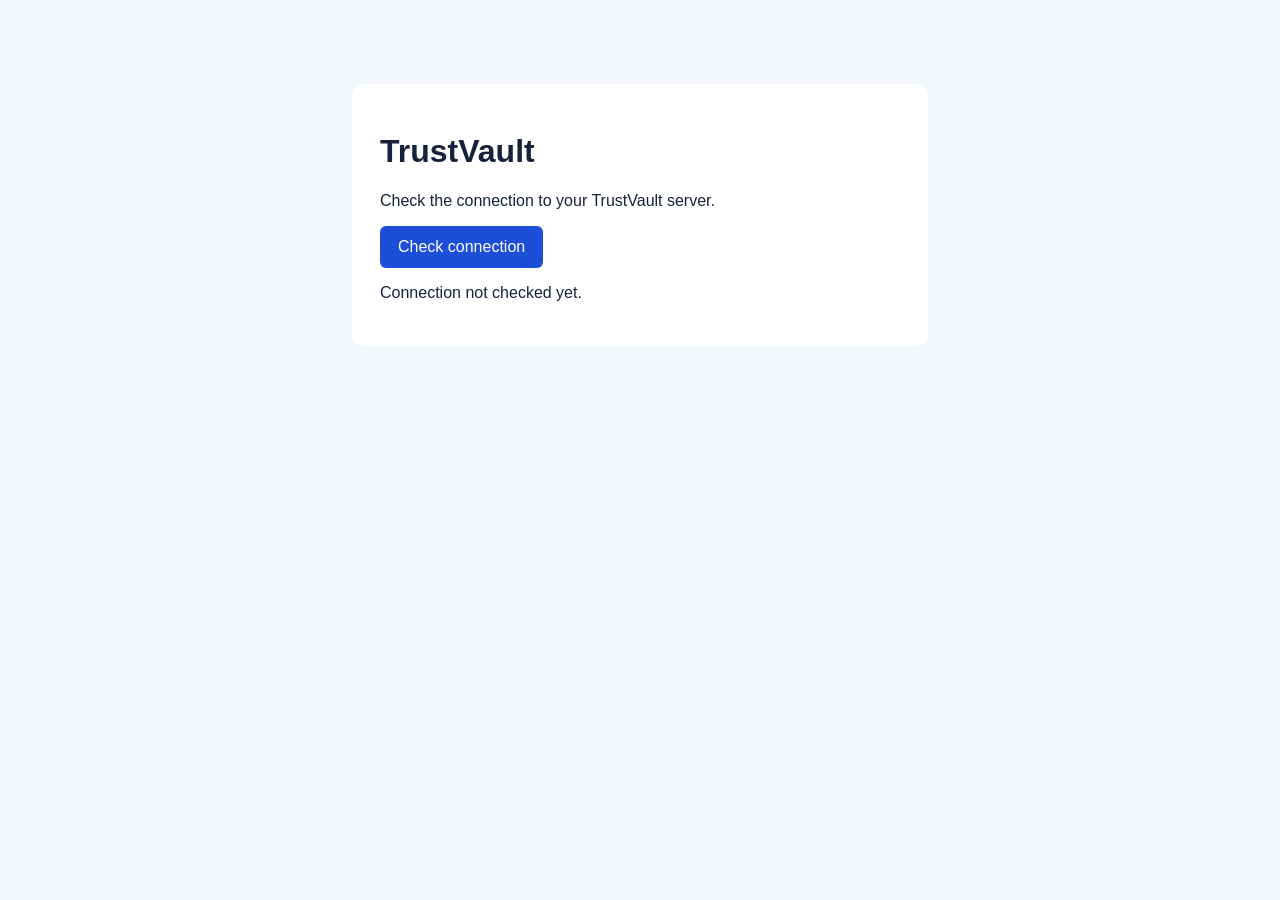
==== src/main/resources/static/index.html @ 75017e66 "Set up TrustVault UI, health endpoint and login" ====
<!DOCTYPE html>
<html lang="en">
<head>
    <meta charset="UTF-8">
    <meta name="viewport" content="width=device-width, initial-scale=1.0">
    <title>TrustVault</title>

    <style>
        body {
            font-family: Arial, sans-serif;
            background: #f3f6fb;
            color: #17233b;
            margin: 0;
            padding: 24px;
        }

        main {
            max-width: 520px;
            margin: 60px auto;
            padding: 28px;
            background: white;
            border-radius: 12px;
        }

        button {
            background: #1d4ed8;
            color: white;
            padding: 12px 18px;
            border: none;
            border-radius: 6px;
            font: inherit;
            cursor: pointer;
        }
    </style>
</head>

<body>
    <main>
        <h1>TrustVault</h1>
        <p>Check the connection to your TrustVault server.</p>

        <button id="checkButton" type="button">
            Check connection
        </button>

        <p id="statusMessage" role="status">
            Connection not checked yet.
        </p>
    </main>

    <script>
        const button = document.getElementById("checkButton");
        const message = document.getElementById("statusMessage");

        button.addEventListener("click", async function () {
            message.textContent = "Checking...";
            button.disabled = true;

            try {
                const response = await fetch("/api/health", {
                    cache: "no-store"
                });

                if (!response.ok) {
                    throw new Error("Request failed");
                }

                message.textContent = await response.text();
            } catch (error) {
                message.textContent =
                    "Connection failed. Check that the server is running.";
            } finally {
                button.disabled = false;
            }
        });
    </script>
</body>
</html>
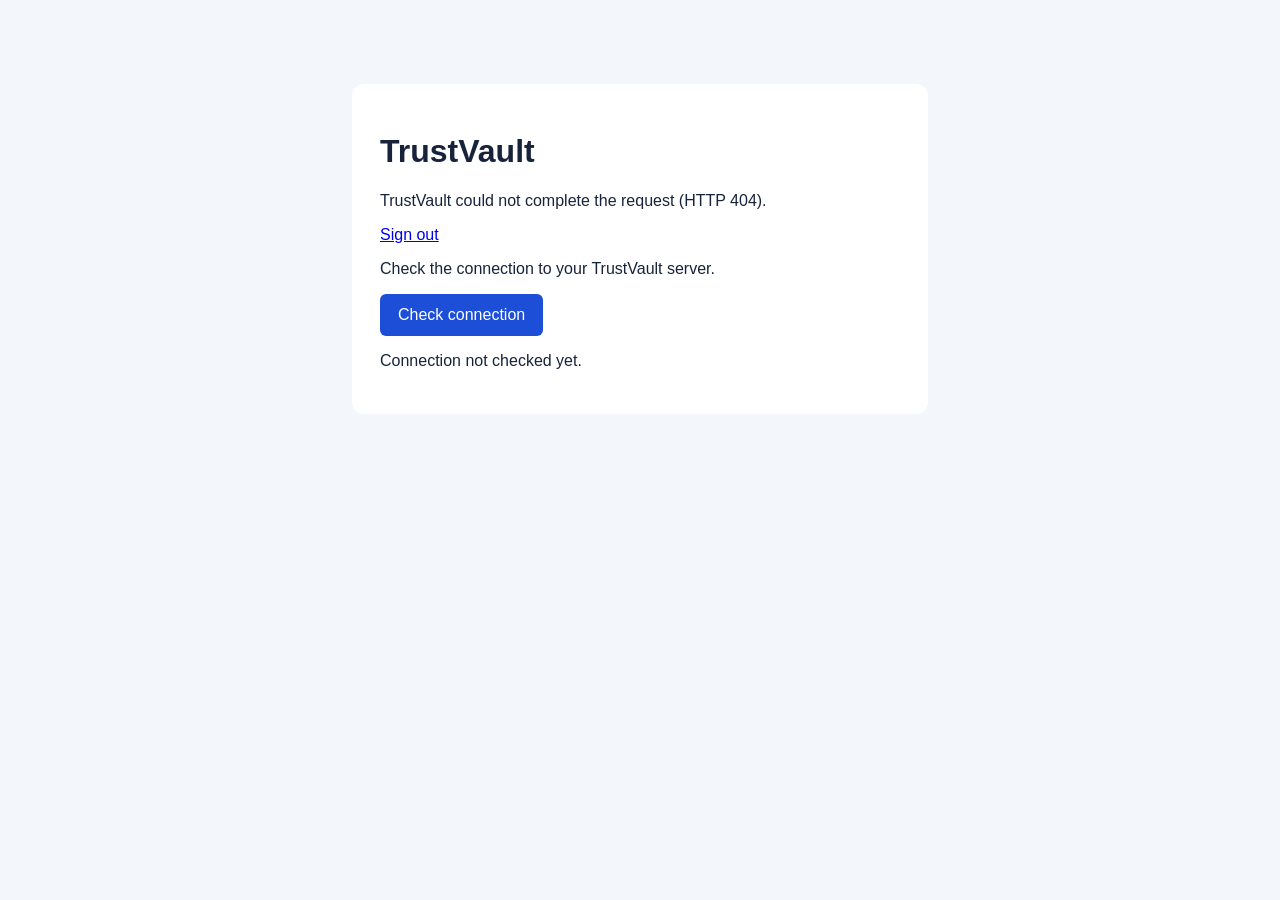
==== commit 858c3134: "Add account display and admin access control" ====
--- a/src/main/resources/static/index.html
+++ b/src/main/resources/static/index.html
@@ -37,6 +37,8 @@
 <body>
     <main>
         <h1>TrustVault</h1>
+        <p id="accountMessage" role="status">Loading account details...</p>
+<p><a href="/logout">Sign out</a></p>
         <p>Check the connection to your TrustVault server.</p>
 
         <button id="checkButton" type="button">
@@ -49,30 +51,92 @@
     </main>
 
     <script>
-        const button = document.getElementById("checkButton");
-        const message = document.getElementById("statusMessage");
+    const accountMessage = document.getElementById("accountMessage");
+    const button = document.getElementById("checkButton");
+    const message = document.getElementById("statusMessage");
 
-        button.addEventListener("click", async function () {
-            message.textContent = "Checking...";
-            button.disabled = true;
+    async function getResponse(url, expectedType) {
+        let response;
 
-            try {
-                const response = await fetch("/api/health", {
-                    cache: "no-store"
-                });
+        try {
+            response = await fetch(url, {
+                headers: { Accept: expectedType },
+                cache: "no-store"
+            });
+        } catch (error) {
+            throw new Error(
+                "Cannot reach TrustVault. Check that the application is running."
+            );
+        }
 
-                if (!response.ok) {
-                    throw new Error("Request failed");
-                }
+        const wentToLogin = response.redirected &&
+            new URL(response.url).pathname === "/login";
 
+        if (response.status === 401 || wentToLogin) {
+            window.location.assign("/login");
+            return null;
+        }
+
+        if (response.status === 403) {
+            throw new Error("You do not have permission for this action.");
+        }
+
+        if (!response.ok) {
+            throw new Error(
+                "TrustVault could not complete the request (HTTP " +
+                response.status + ")."
+            );
+        }
+
+        const contentType = response.headers.get("content-type") || "";
+
+        if (!contentType.includes(expectedType)) {
+            throw new Error("TrustVault returned an unexpected response.");
+        }
+
+        return response;
+    }
+
+    async function loadAccount() {
+        try {
+            const response = await getResponse(
+                "/api/me", "application/json"
+            );
+
+            if (response === null) {
+                return;
+            }
+
+            const account = await response.json();
+
+            accountMessage.textContent =
+                "Signed in as " + account.email +
+                " | Role: " + account.role;
+        } catch (error) {
+            accountMessage.textContent = error.message;
+        }
+    }
+
+    button.addEventListener("click", async function () {
+        message.textContent = "Checking...";
+        button.disabled = true;
+
+        try {
+            const response = await getResponse(
+                "/api/health", "text/plain"
+            );
+
+            if (response !== null) {
                 message.textContent = await response.text();
-            } catch (error) {
-                message.textContent =
-                    "Connection failed. Check that the server is running.";
-            } finally {
-                button.disabled = false;
             }
-        });
-    </script>
+        } catch (error) {
+            message.textContent = error.message;
+        } finally {
+            button.disabled = false;
+        }
+    });
+
+    loadAccount();
+</script>
 </body>
 </html>
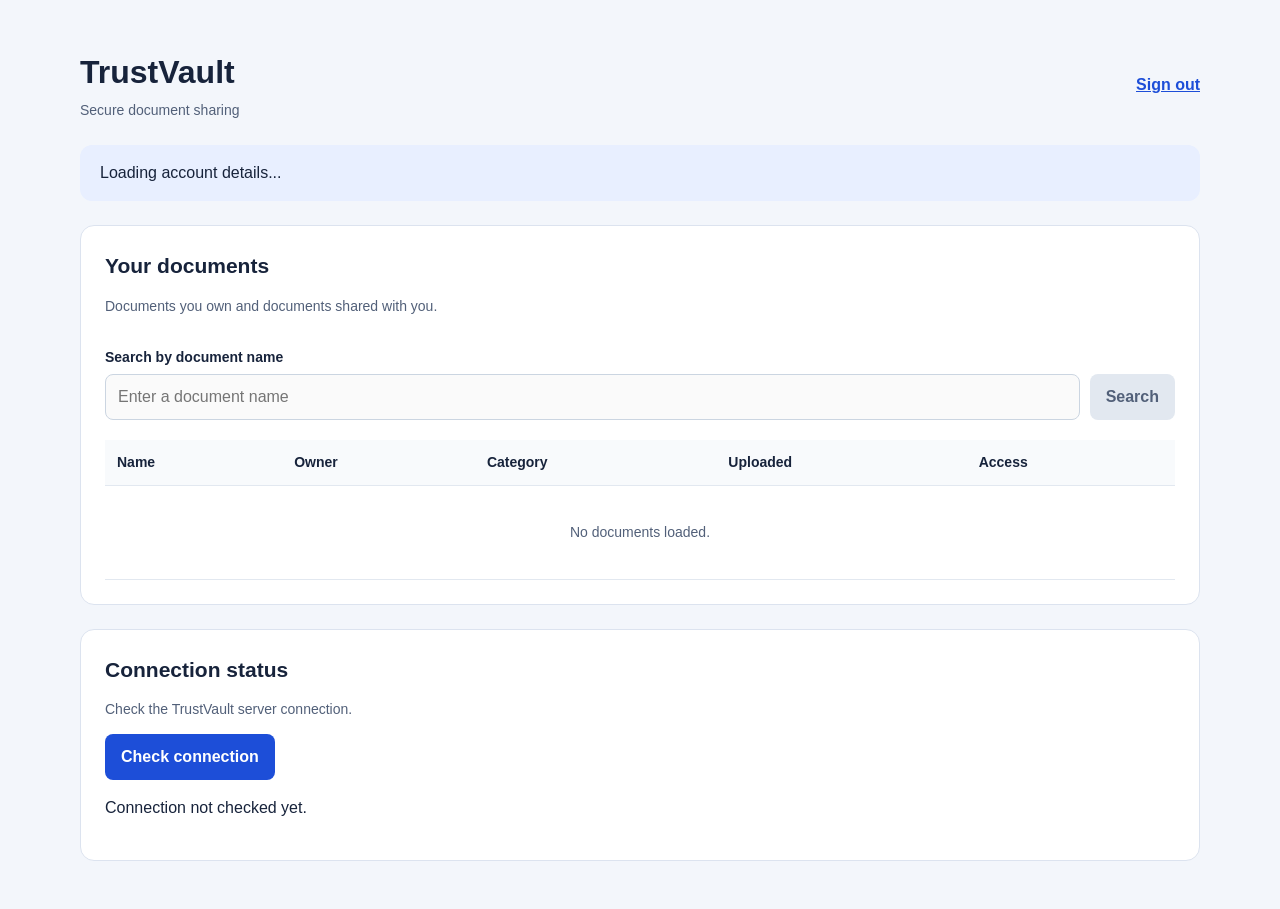
==== commit 09f6d3e8: "Add document upload, access-filtered listing, and audit logging" ====
--- a/src/main/resources/static/index.html
+++ b/src/main/resources/static/index.html
@@ -4,42 +4,290 @@
     <meta charset="UTF-8">
     <meta name="viewport" content="width=device-width, initial-scale=1.0">
     <title>TrustVault</title>
-
-    <style>
+<style>
+    * {
+        box-sizing: border-box;
+    }
+
+    body {
+        margin: 0;
+        padding: 24px;
+        background: #f3f6fb;
+        color: #17233b;
+        font-family: "Segoe UI", Arial, sans-serif;
+        line-height: 1.5;
+    }
+
+    main {
+        max-width: 1120px;
+        margin: 24px auto;
+    }
+
+    .top-bar {
+        display: flex;
+        justify-content: space-between;
+        align-items: center;
+        gap: 20px;
+        margin-bottom: 24px;
+    }
+
+    h1 {
+        margin: 0;
+        font-size: 32px;
+    }
+
+    h2 {
+        margin: 0 0 8px;
+        font-size: 21px;
+    }
+
+    .subtitle, .hint {
+        color: #526079;
+        font-size: 14px;
+    }
+
+    .subtitle {
+        margin: 4px 0 0;
+    }
+
+    .sign-out {
+        color: #1d4ed8;
+        font-weight: 600;
+        white-space: nowrap;
+    }
+
+    .account-panel {
+        padding: 16px 20px;
+        margin-bottom: 24px;
+        background: #e8efff;
+        border-radius: 12px;
+        overflow-wrap: anywhere;
+    }
+
+    .account-panel p {
+        margin: 0;
+    }
+
+    .dashboard-grid {
+        display: grid;
+        grid-template-columns: minmax(0, 1fr) minmax(0, 2fr);
+        gap: 24px;
+        align-items: start;
+    }
+
+    .dashboard-grid.single-column {
+        grid-template-columns: minmax(0, 1fr);
+    }
+
+    .card {
+        padding: 24px;
+        background: white;
+        border: 1px solid #dce3ef;
+        border-radius: 14px;
+    }
+
+    fieldset {
+        border: 0;
+        padding: 0;
+        margin: 0;
+        min-width: 0;
+    }
+
+    label {
+        display: block;
+        margin: 16px 0 6px;
+        font-size: 14px;
+        font-weight: 600;
+    }
+
+    input, button {
+        font: inherit;
+    }
+
+    input {
+        width: 100%;
+        min-width: 0;
+        padding: 10px 12px;
+        border: 1px solid #cbd5e1;
+        border-radius: 8px;
+    }
+
+    button {
+        padding: 11px 16px;
+        border: 0;
+        border-radius: 8px;
+        background: #1d4ed8;
+        color: white;
+        cursor: pointer;
+        font-weight: 600;
+    }
+
+    button:disabled {
+        background: #e2e8f0;
+        color: #526079;
+        cursor: not-allowed;
+    }
+
+    .upload-button {
+        width: 100%;
+        margin-top: 20px;
+    }
+
+    .search-row {
+        display: flex;
+        gap: 10px;
+    }
+
+    .table-scroll {
+        overflow-x: auto;
+        margin-top: 20px;
+    }
+
+    table {
+        width: 100%;
+        border-collapse: collapse;
+        font-size: 14px;
+    }
+
+    th, td {
+        padding: 12px;
+        text-align: left;
+        border-bottom: 1px solid #e2e8f0;
+    }
+
+    th {
+        background: #f8fafc;
+        white-space: nowrap;
+    }
+
+    .empty-state {
+        padding: 36px 12px;
+        text-align: center;
+        color: #526079;
+    }
+
+    .connection-card {
+        margin-top: 24px;
+    }
+
+    @media (max-width: 800px) {
         body {
-            font-family: Arial, sans-serif;
-            background: #f3f6fb;
-            color: #17233b;
-            margin: 0;
-            padding: 24px;
+            padding: 16px;
         }
 
-        main {
-            max-width: 520px;
-            margin: 60px auto;
-            padding: 28px;
-            background: white;
-            border-radius: 12px;
+        .dashboard-grid {
+            grid-template-columns: minmax(0, 1fr);
         }
 
-        button {
-            background: #1d4ed8;
-            color: white;
-            padding: 12px 18px;
-            border: none;
-            border-radius: 6px;
-            font: inherit;
-            cursor: pointer;
+        .top-bar {
+            flex-wrap: wrap;
         }
-    </style>
+
+        .card {
+            padding: 18px;
+        }
+    }
+</style>
 </head>
 
 <body>
     <main>
-        <h1>TrustVault</h1>
-        <p id="accountMessage" role="status">Loading account details...</p>
-<p><a href="/logout">Sign out</a></p>
-        <p>Check the connection to your TrustVault server.</p>
+    <header class="top-bar">
+        <div>
+            <h1>TrustVault</h1>
+            <p class="subtitle">Secure document sharing</p>
+        </div>
+
+        <a class="sign-out" href="/logout">Sign out</a>
+    </header>
+
+    <section class="account-panel" aria-label="Signed-in account">
+        <p id="accountMessage" role="status">
+            Loading account details...
+        </p>
+    </section>
+
+    <div id="dashboardGrid" class="dashboard-grid single-column">
+        <section id="uploadPanel" class="card" hidden>
+            <h2>Upload a document</h2>
+            <p class="hint">Maximum file size: 5 MiB.</p>
+
+            <form id="uploadForm" method="post"
+                  enctype="multipart/form-data">
+                <fieldset id="uploadFields" disabled>
+                    <label for="documentName">Document name</label>
+                    <input id="documentName" name="name"
+                           type="text" maxlength="255"
+                           placeholder="For example, Quarterly report"
+                           required>
+
+                    <label for="documentCategory">Category</label>
+                    <input id="documentCategory" name="category"
+                           type="text" maxlength="100"
+                           placeholder="For example, Contracts"
+                           required>
+
+                    <label for="documentFile">Choose a file</label>
+                    <input id="documentFile" name="file"
+                           type="file" required>
+
+                    <button class="upload-button" type="submit">
+                        Upload document
+                    </button>
+                </fieldset>
+            </form>
+
+            <p id="uploadMessage" class="hint" role="status">
+                Upload is currently unavailable.
+            </p>
+        </section>
+
+        <section class="card">
+            <h2>Your documents</h2>
+            <p class="hint">
+                Documents you own and documents shared with you.
+            </p>
+
+            <fieldset id="searchFields" disabled>
+                <label for="searchName">Search by document name</label>
+
+                <div class="search-row">
+                    <input id="searchName" type="search"
+                           placeholder="Enter a document name">
+
+                    <button id="searchButton" type="button">
+                        Search
+                    </button>
+                </div>
+            </fieldset>
+
+            <div class="table-scroll">
+                <table>
+                    <thead>
+                        <tr>
+                            <th scope="col">Name</th>
+                            <th scope="col">Owner</th>
+                            <th scope="col">Category</th>
+                            <th scope="col">Uploaded</th>
+                            <th scope="col">Access</th>
+                        </tr>
+                    </thead>
+
+                    <tbody id="documentsBody">
+                        <tr>
+                            <td class="empty-state" colspan="5">
+                                No documents loaded.
+                            </td>
+                        </tr>
+                    </tbody>
+                </table>
+            </div>
+        </section>
+    </div>
+
+    <section class="card connection-card">
+        <h2>Connection status</h2>
+        <p class="hint">Check the TrustVault server connection.</p>
 
         <button id="checkButton" type="button">
             Check connection
@@ -48,95 +296,9 @@
         <p id="statusMessage" role="status">
             Connection not checked yet.
         </p>
-    </main>
-
-    <script>
-    const accountMessage = document.getElementById("accountMessage");
-    const button = document.getElementById("checkButton");
-    const message = document.getElementById("statusMessage");
-
-    async function getResponse(url, expectedType) {
-        let response;
-
-        try {
-            response = await fetch(url, {
-                headers: { Accept: expectedType },
-                cache: "no-store"
-            });
-        } catch (error) {
-            throw new Error(
-                "Cannot reach TrustVault. Check that the application is running."
-            );
-        }
-
-        const wentToLogin = response.redirected &&
-            new URL(response.url).pathname === "/login";
-
-        if (response.status === 401 || wentToLogin) {
-            window.location.assign("/login");
-            return null;
-        }
-
-        if (response.status === 403) {
-            throw new Error("You do not have permission for this action.");
-        }
-
-        if (!response.ok) {
-            throw new Error(
-                "TrustVault could not complete the request (HTTP " +
-                response.status + ")."
-            );
-        }
-
-        const contentType = response.headers.get("content-type") || "";
-
-        if (!contentType.includes(expectedType)) {
-            throw new Error("TrustVault returned an unexpected response.");
-        }
-
-        return response;
-    }
-
-    async function loadAccount() {
-        try {
-            const response = await getResponse(
-                "/api/me", "application/json"
-            );
-
-            if (response === null) {
-                return;
-            }
-
-            const account = await response.json();
-
-            accountMessage.textContent =
-                "Signed in as " + account.email +
-                " | Role: " + account.role;
-        } catch (error) {
-            accountMessage.textContent = error.message;
-        }
-    }
-
-    button.addEventListener("click", async function () {
-        message.textContent = "Checking...";
-        button.disabled = true;
-
-        try {
-            const response = await getResponse(
-                "/api/health", "text/plain"
-            );
-
-            if (response !== null) {
-                message.textContent = await response.text();
-            }
-        } catch (error) {
-            message.textContent = error.message;
-        } finally {
-            button.disabled = false;
-        }
-    });
-
-    loadAccount();
-</script>
+    </section>
+</main>
+
+    <script src="/dashboard.js" defer></script>
 </body>
 </html>
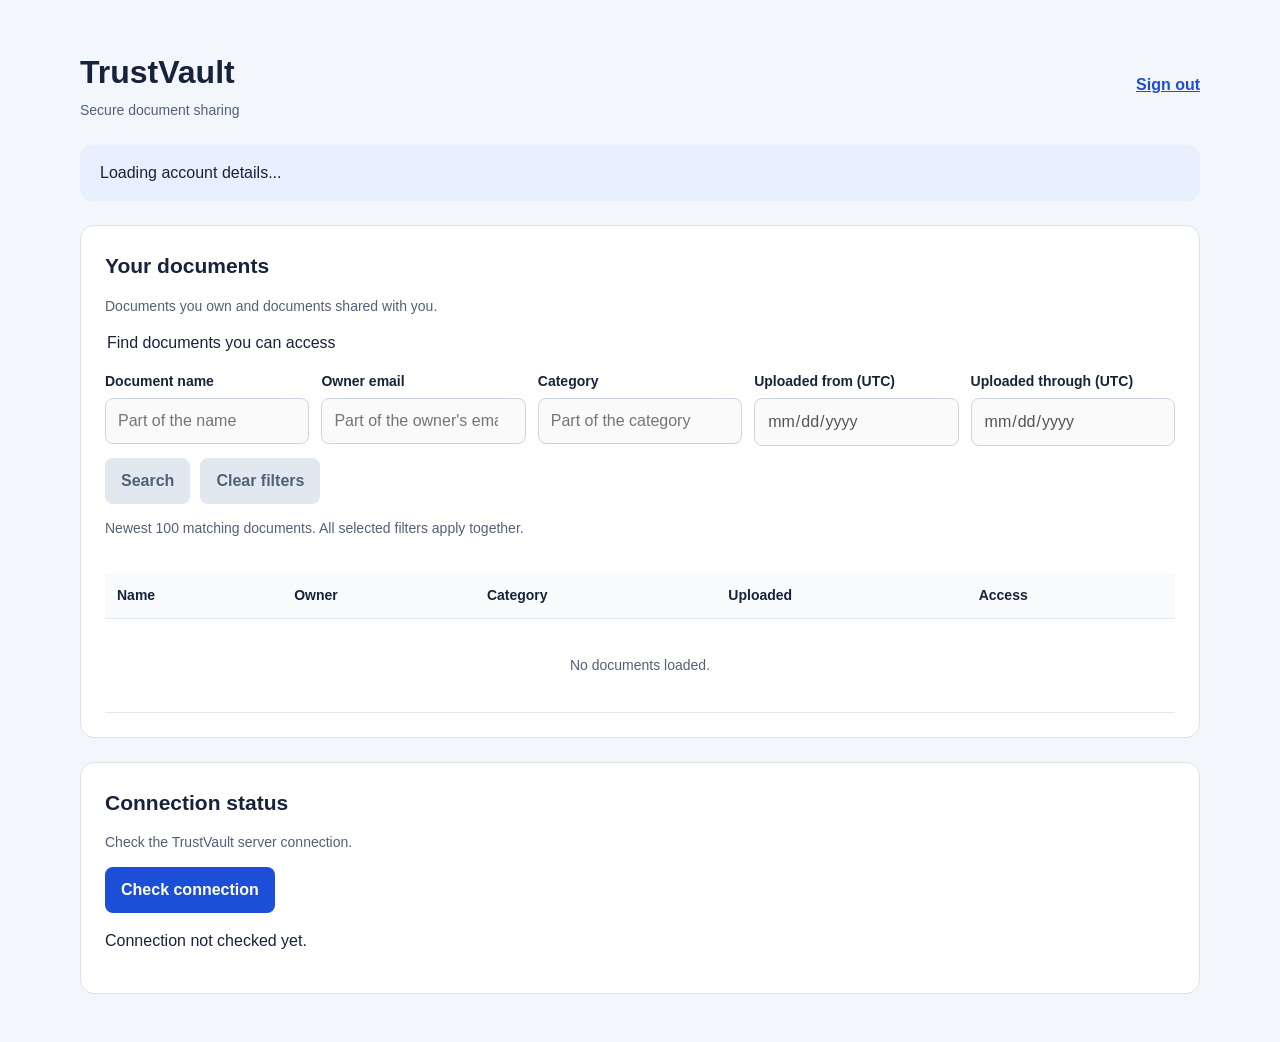
==== commit bc4a36cb: "Add permission-scoped document search and verified deletion grant repair" ====
--- a/src/main/resources/static/index.html
+++ b/src/main/resources/static/index.html
@@ -133,6 +133,8 @@
         margin-top: 20px;
     }
 
+    .search-filters { display: grid; grid-template-columns: repeat(auto-fit, minmax(170px, 1fr)); gap: 12px; margin-bottom: 12px; }
+
     .search-row {
         display: flex;
         gap: 10px;
@@ -198,7 +200,8 @@
             <p class="subtitle">Secure document sharing</p>
         </div>
 
-        <a class="sign-out" href="/logout">Sign out</a>
+        <nav><a id="auditLink" href="/audit.html" hidden>Activity audit</a>
+        <a class="sign-out" href="/logout">Sign out</a></nav>
     </header>
 
     <section class="account-panel" aria-label="Signed-in account">
@@ -248,18 +251,28 @@
                 Documents you own and documents shared with you.
             </p>
 
-            <fieldset id="searchFields" disabled>
-                <label for="searchName">Search by document name</label>
-
-                <div class="search-row">
-                    <input id="searchName" type="search"
-                           placeholder="Enter a document name">
-
-                    <button id="searchButton" type="button">
-                        Search
-                    </button>
-                </div>
-            </fieldset>
+            <form id="searchForm">
+                <fieldset id="searchFields" disabled>
+                    <legend>Find documents you can access</legend>
+                    <div class="search-filters">
+                        <div><label for="searchName">Document name</label>
+                        <input id="searchName" name="name" type="search" maxlength="255" placeholder="Part of the name"></div>
+                        <div><label for="searchOwner">Owner email</label>
+                        <input id="searchOwner" name="owner" type="search" maxlength="254" placeholder="Part of the owner's email"></div>
+                        <div><label for="searchCategory">Category</label>
+                        <input id="searchCategory" name="category" type="search" maxlength="100" placeholder="Part of the category"></div>
+                        <div><label for="searchFrom">Uploaded from (UTC)</label>
+                        <input id="searchFrom" name="dateFrom" type="date" min="1000-01-01" max="9999-12-31"></div>
+                        <div><label for="searchTo">Uploaded through (UTC)</label>
+                        <input id="searchTo" name="dateTo" type="date" min="1000-01-01" max="9999-12-31"></div>
+                    </div>
+                    <div class="search-row">
+                        <button id="searchButton" type="submit">Search</button>
+                        <button id="clearSearch" type="button">Clear filters</button>
+                    </div>
+                    <p class="hint" id="searchStatus" role="status">Newest 100 matching documents. All selected filters apply together.</p>
+                </fieldset>
+            </form>
 
             <div class="table-scroll">
                 <table>
@@ -301,4 +314,4 @@
 
     <script src="/dashboard.js" defer></script>
 </body>
-</html>+</html>
